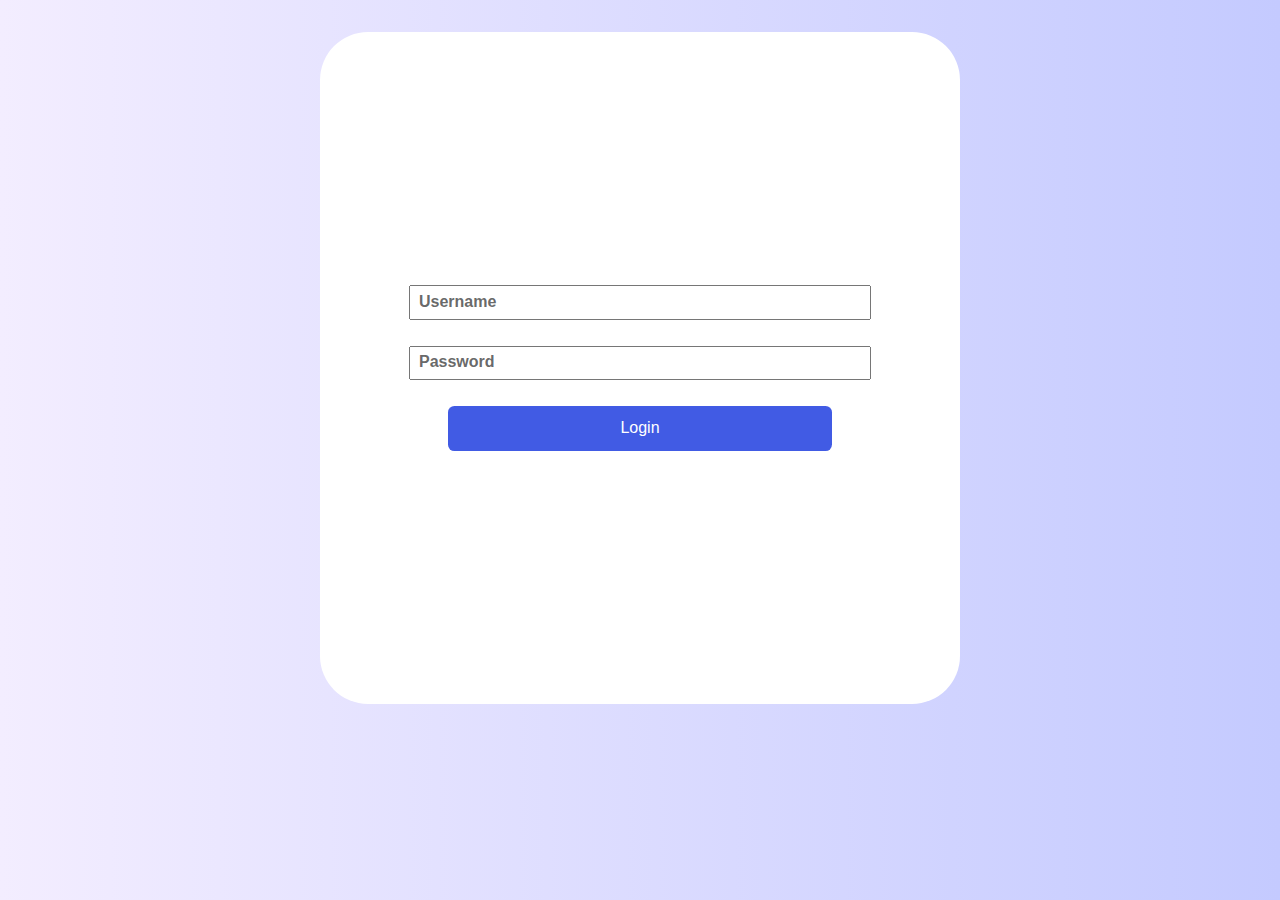
==== login.html @ b3ad0dac "creando formulario de login" ====
<!DOCTYPE html>
<html lang="en">
<head>
    <meta charset="UTF-8">
    <meta http-equiv="X-UA-Compatible" content="IE=edge">
    <meta name="viewport" content="width=device-width, initial-scale=1.0">
    <link rel="stylesheet" href="login.css">
    <title>Login</title>
</head>
<body>
    <div>
        <form>
            <input type="text" placeholder="Username">
            <input type="password" placeholder="Password">
        </form>
        <button>Login</button>
    </div>
</body>
</html>
---- login.css ----
body{
    background: linear-gradient(90deg,#f3edff,#c4caff);
}
div{
    background-color: #fff;
    width: 40rem;
    height: 42rem;
    margin: 2rem auto;
    border-radius: 3rem;
    display: flex;flex-direction: column;
    justify-content: center;
    gap: 1.6rem;
    align-items: center;
}
form{
    display: flex;
    flex-direction: column;
    gap: 1.6rem;
}
input{
    width: 28rem;
    height: 1.8rem;
    padding-left: 0.5rem;
}
input::placeholder{
    font-size:larger;
    color: rgba(57, 57, 57, 0.769);
    font-weight: bold;
}
button{
    width: 24rem;
    height: 2.8rem;
    background-color: #415be4;
    color: #fff;
    font-size: medium;
    border: none;
    border-radius: 0.4rem;
}
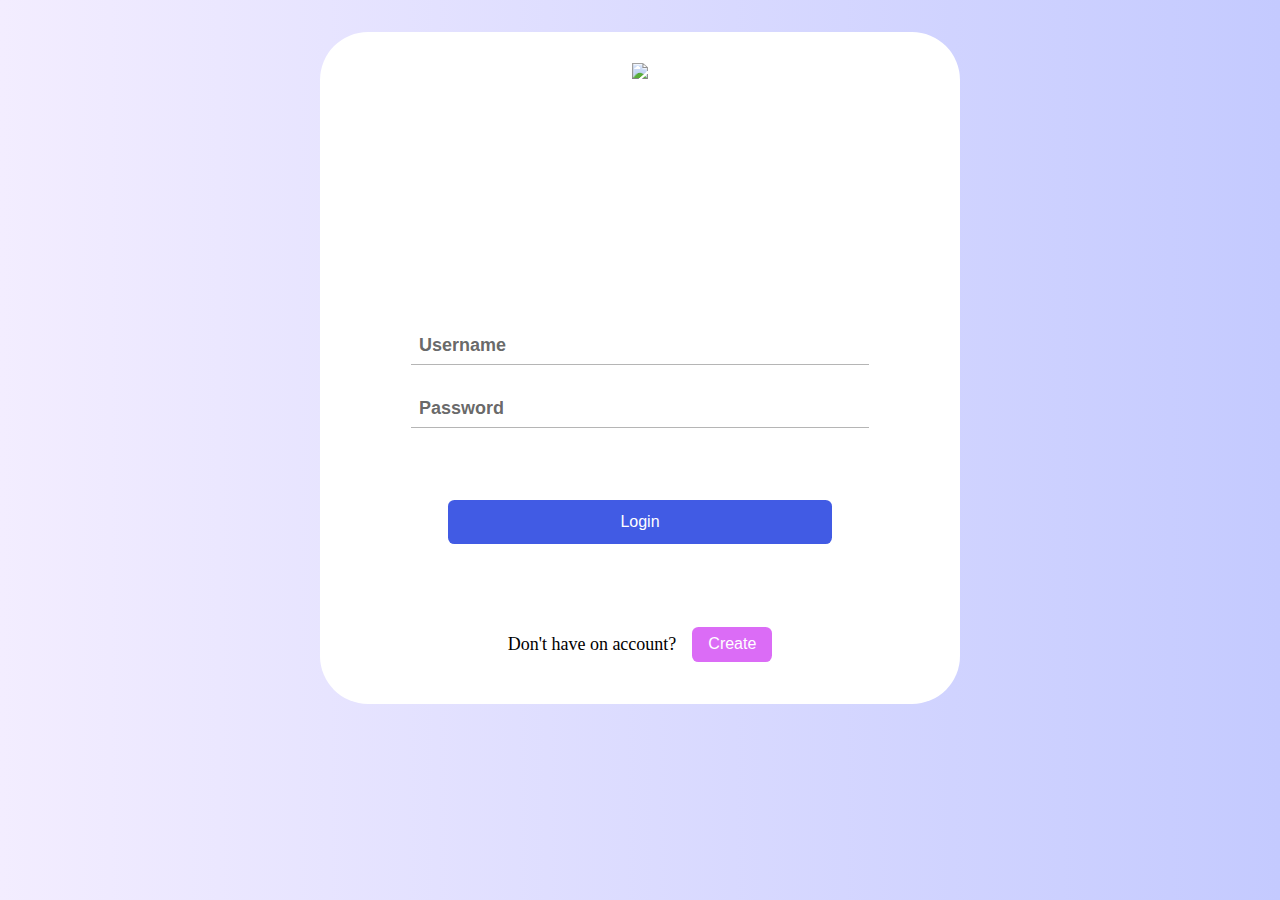
==== commit 155b6f7d: "le di estilo al login y realice algunos cambios en el html" ====
--- a/login.html
+++ b/login.html
@@ -8,12 +8,17 @@
     <title>Login</title>
 </head>
 <body>
-    <div>
+    <div class="container">
+        <img src="../to-do.webp" class="imagen">
         <form>
             <input type="text" placeholder="Username">
             <input type="password" placeholder="Password">
         </form>
-        <button>Login</button>
+        <button class="login">Login</button>
+        <div>
+            <p>Don't have on account?</p>
+            <button class="create">Create</button>
+        </div>
     </div>
 </body>
 </html>--- a/login.css
+++ b/login.css
@@ -1,16 +1,19 @@
 body{
     background: linear-gradient(90deg,#f3edff,#c4caff);
 }
-div{
+.container{
     background-color: #fff;
     width: 40rem;
     height: 42rem;
     margin: 2rem auto;
     border-radius: 3rem;
     display: flex;flex-direction: column;
-    justify-content: center;
-    gap: 1.6rem;
+    justify-content:space-evenly;
+    gap: 2.5rem;
     align-items: center;
+}
+.imagen{
+    height: 12rem;
 }
 form{
     display: flex;
@@ -19,20 +22,57 @@
 }
 input{
     width: 28rem;
-    height: 1.8rem;
+    height: 2.2rem;
     padding-left: 0.5rem;
+    border: none;
+    border-bottom: 1.2px solid rgba(172, 172, 172, 0.885);
+    font-size: large;
+    
 }
 input::placeholder{
-    font-size:larger;
+    font-size:large;
     color: rgba(57, 57, 57, 0.769);
     font-weight: bold;
 }
+input:focus{
+    border:  2.8px double #c4caff;
+    border-radius: 0.5rem;
+    outline: none;
+}
 button{
-    width: 24rem;
-    height: 2.8rem;
-    background-color: #415be4;
     color: #fff;
     font-size: medium;
     border: none;
     border-radius: 0.4rem;
-}+}
+.login{
+    width: 24rem;
+    height: 2.8rem;
+    background-color: #415be4;
+ 
+}
+.login:hover{
+    background-color: #5f76e9 ;
+    cursor: pointer;
+}
+.login:active{
+    background-color: #3654ed;
+}
+.create{
+    width: 5rem;
+    height: 2.2rem;
+    background-color: #db6cf6;
+}
+.create:hover{
+    background-color: #d58de7;
+    cursor: pointer;
+}
+.create:active{
+    background-color: #d353f3;
+}
+.container div{
+    display: flex;
+    gap: 1rem;
+    align-items: center;
+    font-size: large;
+}
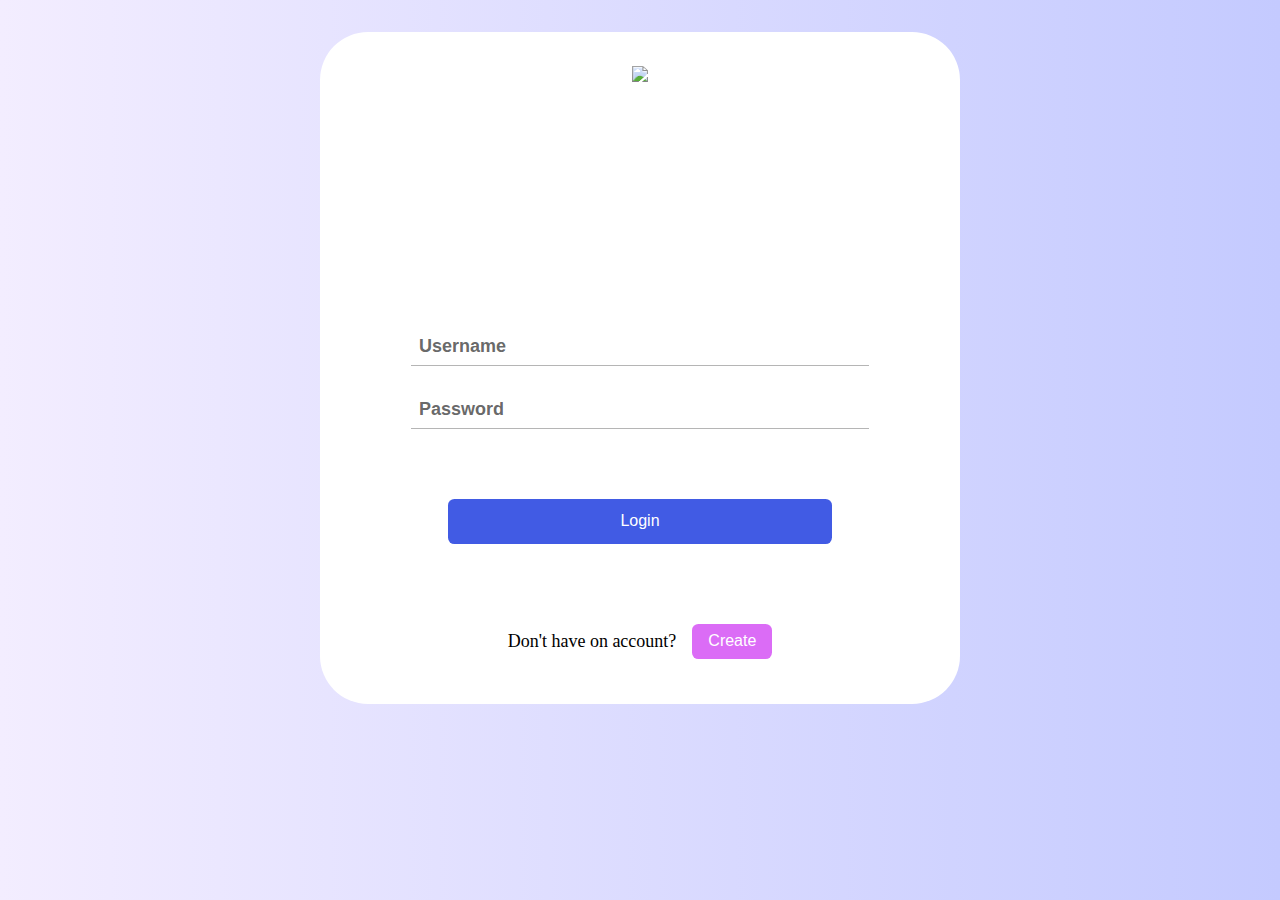
==== commit 5603efcd: "empezando el codigo js" ====
--- a/login.html
+++ b/login.html
@@ -10,9 +10,9 @@
 <body>
     <div class="container">
         <img src="../to-do.webp" class="imagen">
-        <form>
-            <input type="text" placeholder="Username">
-            <input type="password" placeholder="Password">
+        <form id="form-login">
+            <input type="text" placeholder="Username" class="username">
+            <input type="password" placeholder="Password" class="password">
         </form>
         <button class="login">Login</button>
         <div>
@@ -20,5 +20,6 @@
             <button class="create">Create</button>
         </div>
     </div>
+    <script src="login.js"></script>
 </body>
 </html>--- a/login.css
+++ b/login.css
@@ -9,7 +9,7 @@
     border-radius: 3rem;
     display: flex;flex-direction: column;
     justify-content:space-evenly;
-    gap: 2.5rem;
+    gap: 2.2rem;
     align-items: center;
 }
 .imagen{
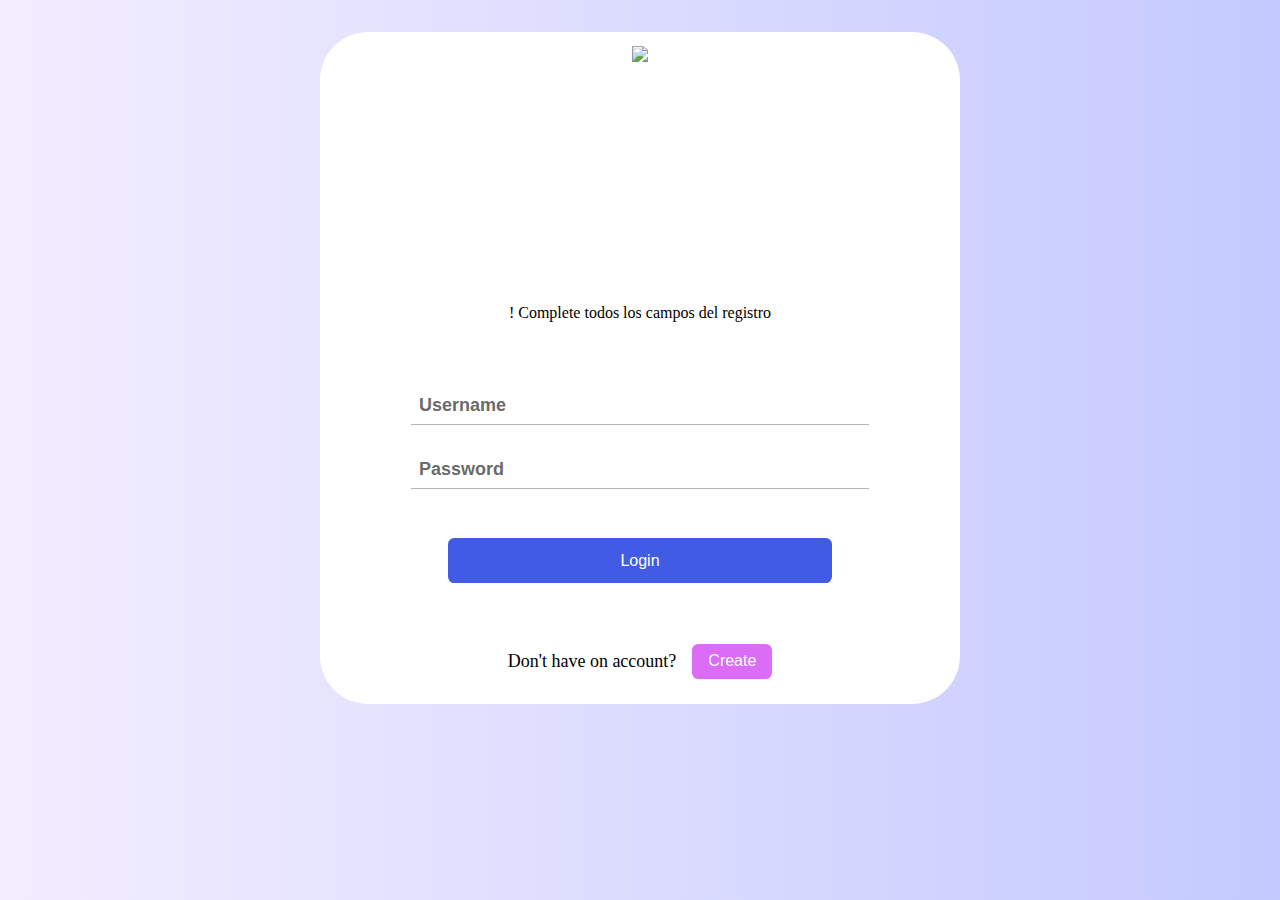
==== commit 0c22c6d9: "terminando el formulario de registro" ====
--- a/login.html
+++ b/login.html
@@ -10,6 +10,7 @@
 <body>
     <div class="container">
         <img src="../to-do.webp" class="imagen">
+        <p class="noAlert"><span> !</span> Complete todos los campos del registro</p>
         <form id="form-login">
             <input type="text" placeholder="Username" class="username">
             <input type="password" placeholder="Password" class="password">
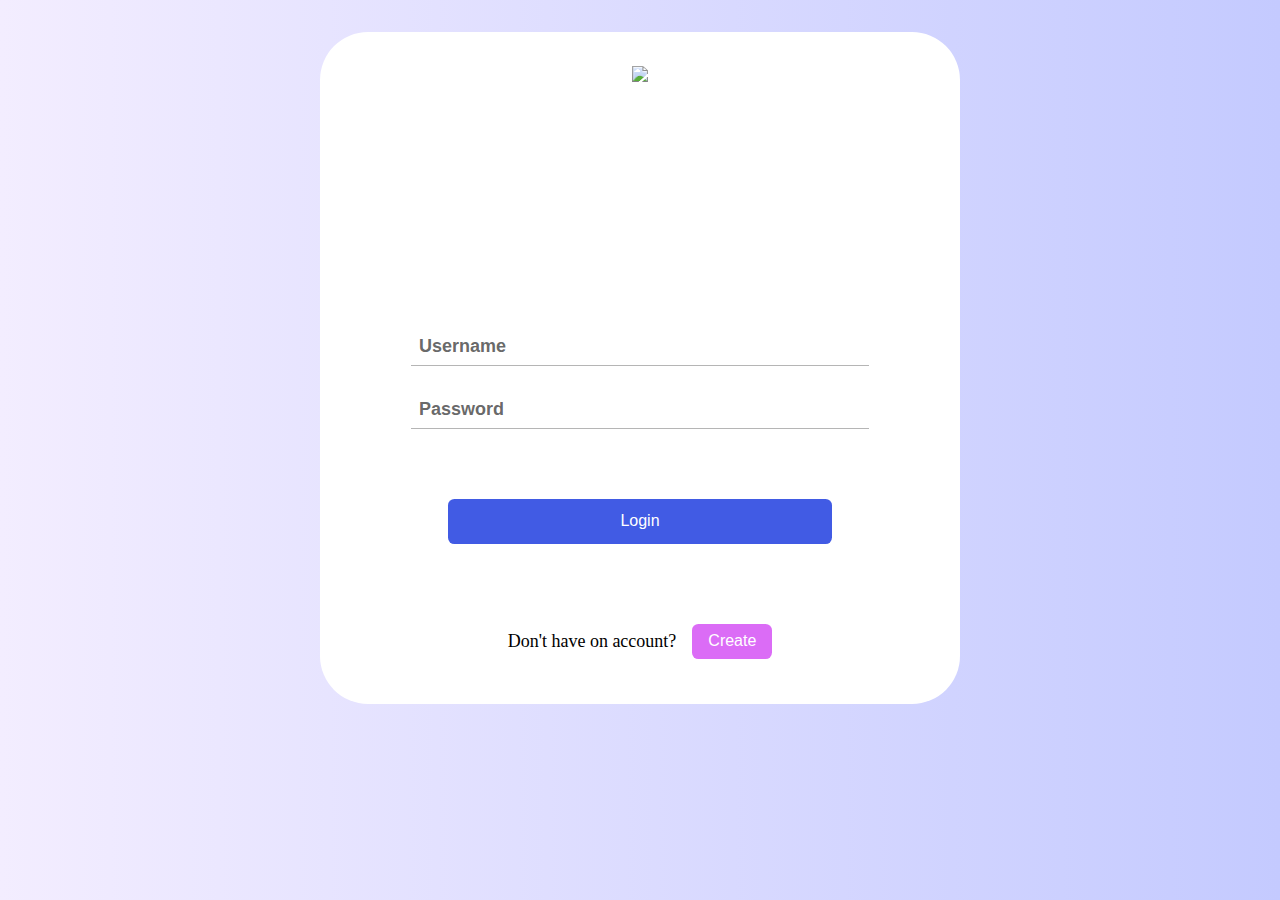
==== commit b6024193: "creando el codigo js para el login" ====
--- a/login.html
+++ b/login.html
@@ -10,7 +10,8 @@
 <body>
     <div class="container">
         <img src="../to-do.webp" class="imagen">
-        <p class="noAlert"><span> !</span> Complete todos los campos del registro</p>
+        <p class="noAlert"><span> !</span> Por favor complete todos los campos del login</p>
+        <p class="noAlertUser"><span> !</span> El usuario o contraseña ingresado es incorrecto</p>
         <form id="form-login">
             <input type="text" placeholder="Username" class="username">
             <input type="password" placeholder="Password" class="password">
--- a/login.css
+++ b/login.css
@@ -7,13 +7,38 @@
     height: 42rem;
     margin: 2rem auto;
     border-radius: 3rem;
-    display: flex;flex-direction: column;
+    display: flex;
+    flex-direction: column;
     justify-content:space-evenly;
     gap: 2.2rem;
     align-items: center;
+    position: relative;
 }
 .imagen{
     height: 12rem;
+}
+.noAlert, .noAlertUser{
+    display: none;
+    visibility: hidden;
+}
+.alert, .alertUser{
+    display: flex; 
+    align-items: center;
+    position: absolute;
+    top: 15rem;
+    left: 6rem;
+    font-size: 1.1rem;
+    color: #ff0000;
+    gap: 0.5rem;
+}
+span{
+    color: #fff;
+    font-size: medium;
+    width: 1rem;
+    height: 1rem;
+    background-color: #ff0000;
+    border-radius: 50%;
+    text-align: center;
 }
 form{
     display: flex;
@@ -76,3 +101,19 @@
     align-items: center;
     font-size: large;
 }
+@keyframes fail-input {
+    0%{
+    }
+    25%{
+        border: 1.2px solid #000;
+        border-radius: 0.4rem;
+    }  
+    50%{
+        border: 1.3px solid #ff0000; 
+        border-radius: 0.4rem;    
+    }
+    100%{
+        border: 1.3px solid #ff0000; 
+        border-radius: 0.4rem;
+    }
+}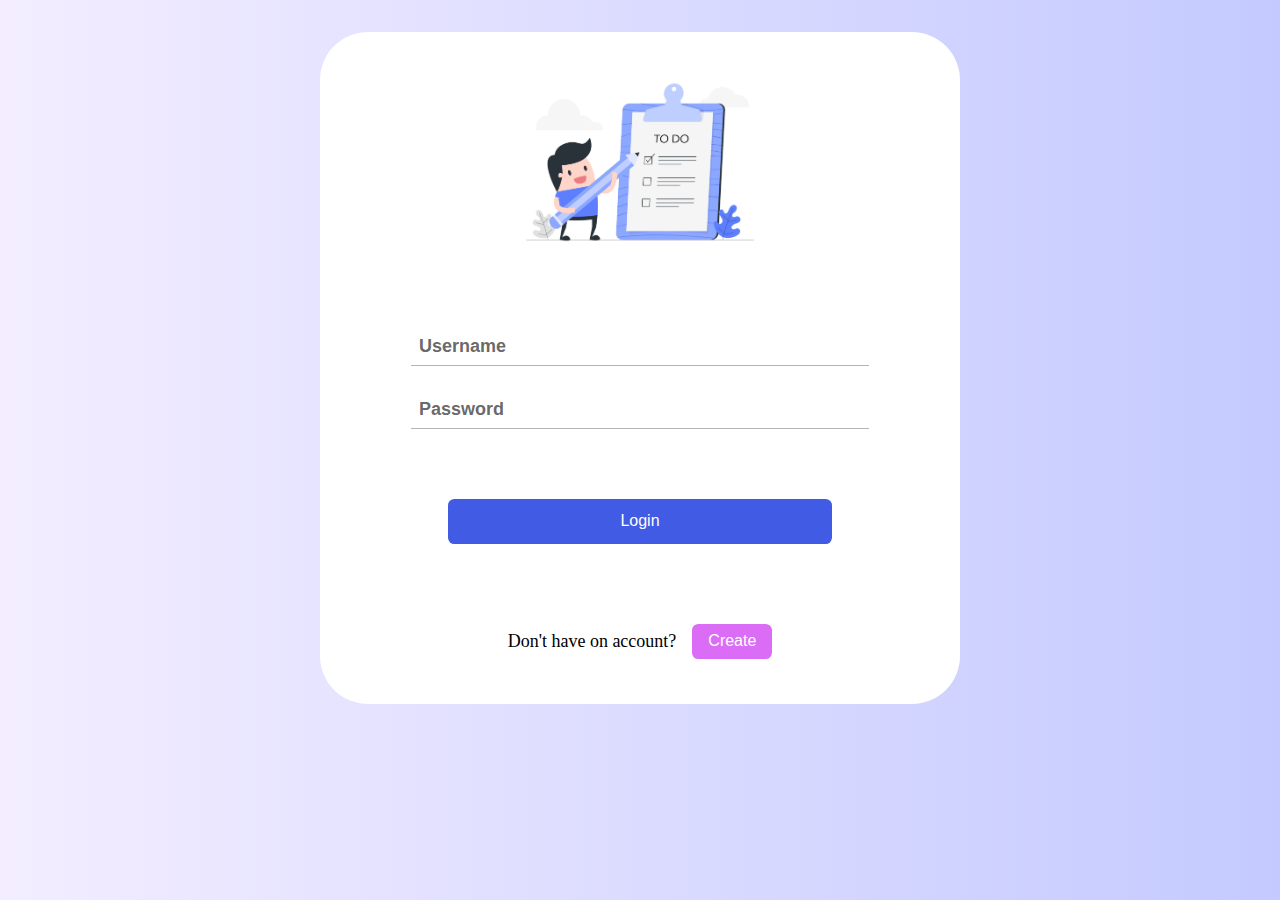
==== commit 6d2735fe: "se agrego una imagen al login" ====
--- a/login.html
+++ b/login.html
@@ -4,12 +4,12 @@
     <meta charset="UTF-8">
     <meta http-equiv="X-UA-Compatible" content="IE=edge">
     <meta name="viewport" content="width=device-width, initial-scale=1.0">
-    <link rel="stylesheet" href="login.css">
+    <link rel="stylesheet" href="css/login.css">
     <title>Login</title>
 </head>
 <body>
     <div class="container">
-        <img src="../to-do.webp" class="imagen">
+        <img src="to-do.webp" class="imagen">
         <p class="noAlert"><span> !</span> Por favor complete todos los campos del login</p>
         <p class="noAlertUser"><span> !</span> El usuario o contraseña ingresado es incorrecto</p>
         <form id="form-login">
@@ -22,6 +22,6 @@
             <button class="create">Create</button>
         </div>
     </div>
-    <script src="login.js"></script>
+    <script src="js/login.js"></script>
 </body>
 </html>--- a/css/login.css
+++ b/css/login.css
@@ -0,0 +1,119 @@
+body{
+    background: linear-gradient(90deg,#f3edff,#c4caff);
+}
+.container{
+    background-color: #fff;
+    width: 40rem;
+    height: 42rem;
+    margin: 2rem auto;
+    border-radius: 3rem;
+    display: flex;
+    flex-direction: column;
+    justify-content:space-evenly;
+    gap: 2.2rem;
+    align-items: center;
+    position: relative;
+}
+.imagen{
+    height: 12rem;
+}
+.noAlert, .noAlertUser{
+    display: none;
+    visibility: hidden;
+}
+.alert, .alertUser{
+    display: flex; 
+    align-items: center;
+    position: absolute;
+    top: 15rem;
+    left: 6rem;
+    font-size: 1.1rem;
+    color: #ff0000;
+    gap: 0.5rem;
+}
+span{
+    color: #fff;
+    font-size: medium;
+    width: 1rem;
+    height: 1rem;
+    background-color: #ff0000;
+    border-radius: 50%;
+    text-align: center;
+}
+form{
+    display: flex;
+    flex-direction: column;
+    gap: 1.6rem;
+}
+input{
+    width: 28rem;
+    height: 2.2rem;
+    padding-left: 0.5rem;
+    border: none;
+    border-bottom: 1.2px solid rgba(172, 172, 172, 0.885);
+    font-size: large;
+    
+}
+input::placeholder{
+    font-size:large;
+    color: rgba(57, 57, 57, 0.769);
+    font-weight: bold;
+}
+input:focus{
+    border:  2.8px double #c4caff;
+    border-radius: 0.5rem;
+    outline: none;
+}
+button{
+    color: #fff;
+    font-size: medium;
+    border: none;
+    border-radius: 0.4rem;
+}
+.login{
+    width: 24rem;
+    height: 2.8rem;
+    background-color: #415be4;
+ 
+}
+.login:hover{
+    background-color: #5f76e9 ;
+    cursor: pointer;
+}
+.login:active{
+    background-color: #3654ed;
+}
+.create{
+    width: 5rem;
+    height: 2.2rem;
+    background-color: #db6cf6;
+}
+.create:hover{
+    background-color: #d58de7;
+    cursor: pointer;
+}
+.create:active{
+    background-color: #d353f3;
+}
+.container div{
+    display: flex;
+    gap: 1rem;
+    align-items: center;
+    font-size: large;
+}
+@keyframes fail-input {
+    0%{
+    }
+    25%{
+        border: 1.2px solid #000;
+        border-radius: 0.4rem;
+    }  
+    50%{
+        border: 1.3px solid #ff0000; 
+        border-radius: 0.4rem;    
+    }
+    100%{
+        border: 1.3px solid #ff0000; 
+        border-radius: 0.4rem;
+    }
+}